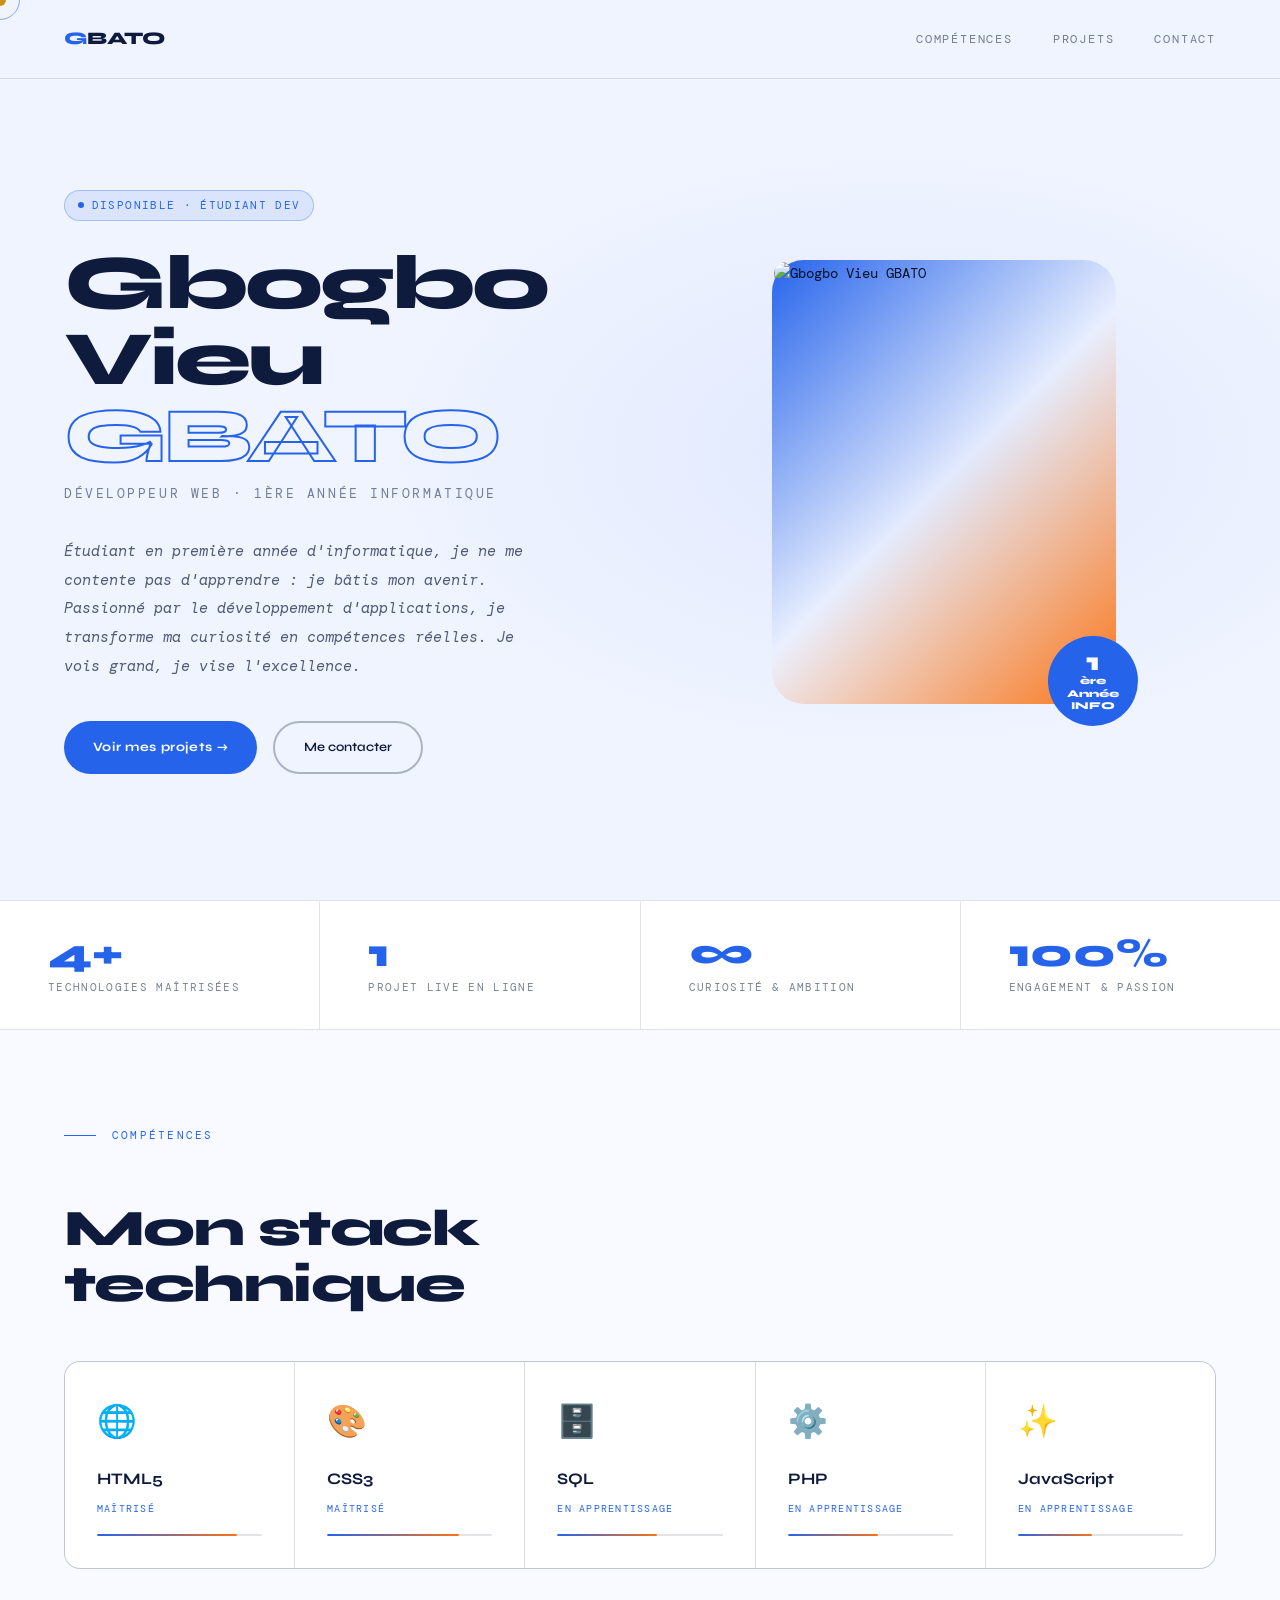
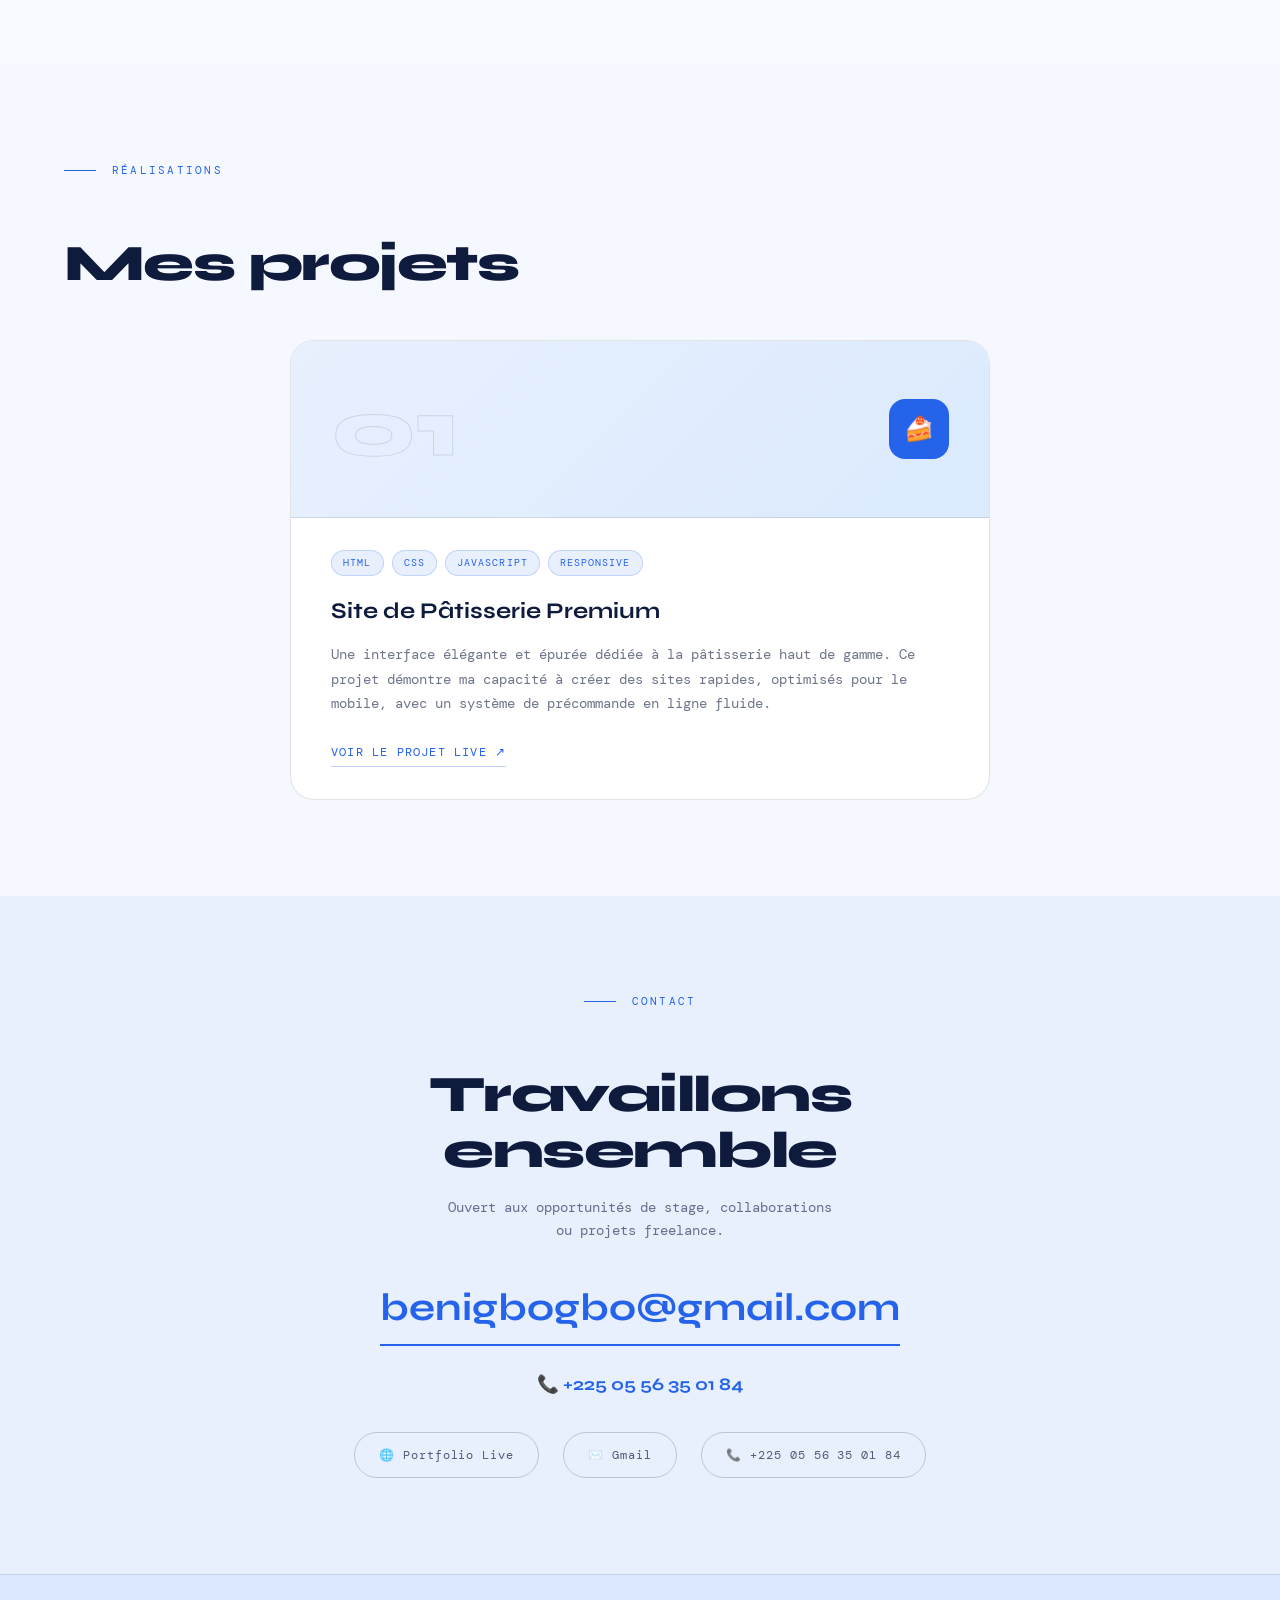
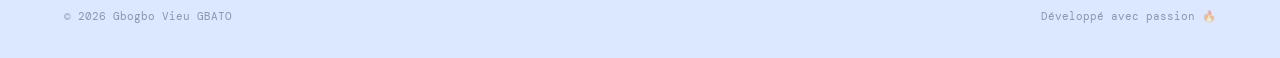
==== index.html @ 79f61f08 "Create index.html" ====
<!DOCTYPE html>
<html lang="fr">
<head>
<meta charset="UTF-8">
<meta name="viewport" content="width=device-width, initial-scale=1.0">
<title>Gbogbo Vieu GBATO — Portfolio</title>
<link href="https://fonts.googleapis.com/css2?family=Syne:wght@400;600;700;800&family=DM+Mono:ital,wght@0,300;0,400;1,300&display=swap" rel="stylesheet">
<link rel="stylesheet" href="style.css">
</head>
<body>

<div class="cursor" id="cursor"></div>
<div class="cursor-ring" id="cursor-ring"></div>

<nav>
  <a class="nav-logo" href="#"><span>G</span>BATO</a>
  <ul class="nav-links">
    <li><a href="#skills">Compétences</a></li>
    <li><a href="#projets">Projets</a></li>
    <li><a href="#contact">Contact</a></li>
  </ul>
</nav>

<section class="hero" id="accueil">
  <div class="hero-bg"></div>
  <div class="hero-content">
    <div class="hero-tag">Disponible · Étudiant Dev</div>
    <h1 class="hero-name">
      Gbogbo<br>
      Vieu<br>
      <span class="highlight">GBATO</span>
    </h1>
    <p class="hero-role">Développeur Web · 1ère Année Informatique</p>
    <p class="hero-bio">
      Étudiant en première année d'informatique, je ne me contente pas d'apprendre : je bâtis mon avenir. Passionné par le développement d'applications, je transforme ma curiosité en compétences réelles. Je vois grand, je vise l'excellence.
    </p>
    <div class="hero-cta">
      <a href="#projets" class="btn-primary">Voir mes projets →</a>
      <a href="mailto:benigbogbo@gmail.com" class="btn-ghost">Me contacter</a>
    </div>
  </div>

  <div class="hero-photo-wrap">
    <div class="hero-photo-frame">
      <img src="ben.jpg" alt="Gbogbo Vieu GBATO" id="profile-photo">
      <div class="hero-photo-badge">
        <span class="num">1</span>ère<br>Année<br>INFO
      </div>
    </div>
  </div>
</section>

<div class="stats-bar">
  <div class="stat-item reveal">
    <div class="stat-num">4+</div>
    <div class="stat-label">Technologies maîtrisées</div>
  </div>
  <div class="stat-item reveal">
    <div class="stat-num">1</div>
    <div class="stat-label">Projet live en ligne</div>
  </div>
  <div class="stat-item reveal">
    <div class="stat-num">∞</div>
    <div class="stat-label">Curiosité & ambition</div>
  </div>
  <div class="stat-item reveal">
    <div class="stat-num">100%</div>
    <div class="stat-label">Engagement & passion</div>
  </div>
</div>

<section id="skills">
  <div class="section-label"><span>Compétences</span></div>
  <h2 class="section-title reveal">Mon stack<br>technique</h2>
  <div class="skills-grid">
    <div class="skill-card reveal">
      <div class="skill-icon">🌐</div>
      <div class="skill-name">HTML5</div>
      <div class="skill-level">Maîtrisé</div>
      <div class="skill-bar-bg"><div class="skill-bar-fill" style="width:85%"></div></div>
    </div>
    <div class="skill-card reveal">
      <div class="skill-icon">🎨</div>
      <div class="skill-name">CSS3</div>
      <div class="skill-level">Maîtrisé</div>
      <div class="skill-bar-bg"><div class="skill-bar-fill" style="width:80%"></div></div>
    </div>
    <div class="skill-card reveal">
      <div class="skill-icon">🗄️</div>
      <div class="skill-name">SQL</div>
      <div class="skill-level">En apprentissage</div>
      <div class="skill-bar-bg"><div class="skill-bar-fill" style="width:60%"></div></div>
    </div>
    <div class="skill-card reveal">
      <div class="skill-icon">⚙️</div>
      <div class="skill-name">PHP</div>
      <div class="skill-level">En apprentissage</div>
      <div class="skill-bar-bg"><div class="skill-bar-fill" style="width:55%"></div></div>
    </div>
    <div class="skill-card reveal">
      <div class="skill-icon">✨</div>
      <div class="skill-name">JavaScript</div>
      <div class="skill-level">En apprentissage</div>
      <div class="skill-bar-bg"><div class="skill-bar-fill" style="width:45%"></div></div>
    </div>
  </div>
</section>

<section id="projets">
  <div class="section-label"><span>Réalisations</span></div>
  <h2 class="section-title reveal">Mes projets</h2>
  <div class="project-card reveal" style="max-width:700px; margin: 3rem auto 0;">
    <div class="project-header">
      <div class="project-number">01</div>
      <div class="project-icon-wrap">🍰</div>
    </div>
    <div class="project-body">
      <div class="project-tags">
        <span class="tag">HTML</span>
        <span class="tag">CSS</span>
        <span class="tag">JavaScript</span>
        <span class="tag">Responsive</span>
      </div>
      <h3 class="project-title">Site de Pâtisserie Premium</h3>
      <p class="project-desc">
        Une interface élégante et épurée dédiée à la pâtisserie haut de gamme. Ce projet démontre ma capacité à créer des sites rapides, optimisés pour le mobile, avec un système de précommande en ligne fluide.
      </p>
      <a href="https://benito-dev56.github.io/Projet-dev/" target="_blank" class="project-link">
        Voir le projet live ↗
      </a>
    </div>
  </div>
</section>

<section id="contact">
  <div class="section-label" style="justify-content:center"><span>Contact</span></div>
  <h2 class="section-title reveal">Travaillons<br>ensemble</h2>
  <p class="reveal" style="color:rgba(15,27,61,0.6); max-width:400px; margin: 0 auto;">
    Ouvert aux opportunités de stage, collaborations ou projets freelance.
  </p>
  <a href="mailto:benigbogbo@gmail.com" class="contact-email reveal">benigbogbo@gmail.com</a>
  <p class="reveal" style="margin-bottom:2rem; font-size:1.1rem; color:var(--accent); font-family:Syne,sans-serif; font-weight:700;">
    📞 +225 05 56 35 01 84
  </p>
  <div class="social-links reveal">
    <a href="https://benito-dev56.github.io/Projet-dev/" target="_blank" class="social-btn">
      🌐 Portfolio Live
    </a>
    <a href="mailto:benigbogbo@gmail.com" class="social-btn">
      ✉️ Gmail
    </a>
    <a href="tel:+2250556350184" class="social-btn">
      📞 +225 05 56 35 01 84
    </a>
  </div>
</section>

<footer>
  <span>© 2026 Gbogbo Vieu GBATO</span>
  <span>Développé avec passion 🔥</span>
</footer>

<script src="script.js"></script>
</body>
</html>
---- style.css ----
:root {
    --black: #f0f4ff;
    --white: #0f1b3d;
    --accent: #2563eb;
    --accent2: #f97316;
    --muted: #94a3b8;
    --card: #ffffff;
    --border: rgba(15,27,61,0.12);
  }
  *, *::before, *::after { box-sizing: border-box; margin: 0; padding: 0; }
  html { scroll-behavior: smooth; }
  body {
    background: var(--black);
    color: var(--white);
    font-family: 'DM Mono', monospace;
    font-size: 14px;
    line-height: 1.7;
    overflow-x: hidden;
    cursor: none;
  }
  .cursor {
    position: fixed;
    width: 12px; height: 12px;
    background: var(--accent);
    border-radius: 50%;
    pointer-events: none;
    z-index: 9999;
    transform: translate(-50%, -50%);
    transition: transform 0.1s ease;
    mix-blend-mode: difference;
  }
  .cursor-ring {
    position: fixed;
    width: 40px; height: 40px;
    border: 1px solid var(--accent);
    border-radius: 50%;
    pointer-events: none;
    z-index: 9998;
    transform: translate(-50%, -50%);
    transition: all 0.18s ease;
    opacity: 0.5;
  }
  body::before {
    content: '';
    position: fixed;
    inset: 0;
    pointer-events: none;
    z-index: 9990;
    opacity: 0.05;
  }
  nav {
    position: fixed;
    top: 0; left: 0; right: 0;
    z-index: 100;
    display: flex;
    justify-content: space-between;
    align-items: center;
    padding: 1.5rem 4rem;
    border-bottom: 1px solid var(--border);
    backdrop-filter: blur(20px);
    background: rgba(240,244,255,0.85);
  }
  .nav-logo {
    font-family: 'Syne', sans-serif;
    font-weight: 800;
    font-size: 1.1rem;
    letter-spacing: -0.03em;
    color: var(--white);
    text-decoration: none;
  }
  .nav-logo span { color: var(--accent); }
  .nav-links { display: flex; gap: 2.5rem; list-style: none; }
  .nav-links a {
    color: rgba(15,27,61,0.55);
    text-decoration: none;
    font-size: 0.75rem;
    letter-spacing: 0.15em;
    text-transform: uppercase;
    transition: color 0.2s;
  }
  .nav-links a:hover { color: var(--accent); }
  .hero {
    min-height: 100vh;
    display: grid;
    grid-template-columns: 1fr 1fr;
    align-items: center;
    padding: 8rem 4rem 4rem;
    position: relative;
    gap: 4rem;
  }
  .hero-bg {
    position: absolute;
    inset: 0;
    background: radial-gradient(ellipse 60% 50% at 70% 50%, rgba(37,99,235,0.08) 0%, transparent 70%);
    pointer-events: none;
  }
  .hero-tag {
    display: inline-flex;
    align-items: center;
    gap: 0.5rem;
    background: rgba(37,99,235,0.1);
    border: 1px solid rgba(37,99,235,0.3);
    color: var(--accent);
    padding: 0.3rem 0.8rem;
    border-radius: 2rem;
    font-size: 0.7rem;
    letter-spacing: 0.12em;
    text-transform: uppercase;
    margin-bottom: 1.5rem;
    animation: fadeUp 0.8s ease both;
  }
  .hero-tag::before {
    content: '';
    width: 6px; height: 6px;
    background: var(--accent);
    border-radius: 50%;
    animation: blink 1.5s infinite;
  }
  @keyframes blink {
    0%, 100% { opacity: 1; }
    50% { opacity: 0.2; }
  }
  .hero-name {
    font-family: 'Syne', sans-serif;
    font-size: clamp(3rem, 6vw, 5.5rem);
    font-weight: 800;
    line-height: 1.0;
    letter-spacing: -0.04em;
    margin-bottom: 0.5rem;
    animation: fadeUp 0.8s ease 0.1s both;
  }
  .hero-name .highlight {
    color: transparent;
    -webkit-text-stroke: 2px var(--accent);
  }
  .hero-role {
    font-size: 0.8rem;
    color: rgba(15,27,61,0.55);
    letter-spacing: 0.2em;
    text-transform: uppercase;
    margin-bottom: 2rem;
    animation: fadeUp 0.8s ease 0.2s both;
  }
  .hero-bio {
    font-size: 0.95rem;
    color: rgba(15,27,61,0.7);
    max-width: 480px;
    line-height: 1.9;
    margin-bottom: 2.5rem;
    animation: fadeUp 0.8s ease 0.3s both;
    font-style: italic;
  }
  .hero-cta {
    display: flex;
    gap: 1rem;
    animation: fadeUp 0.8s ease 0.4s both;
  }
  .btn-primary {
    display: inline-flex;
    align-items: center;
    gap: 0.5rem;
    background: var(--accent);
    color: #ffffff;
    padding: 0.85rem 1.8rem;
    border-radius: 2rem;
    font-family: 'Syne', sans-serif;
    font-weight: 700;
    font-size: 0.8rem;
    letter-spacing: 0.05em;
    text-decoration: none;
    transition: all 0.2s;
    cursor: none;
  }
  .btn-primary:hover { background: #1d4ed8; transform: translateY(-2px); }
  .btn-ghost {
    display: inline-flex;
    align-items: center;
    gap: 0.5rem;
    border: 2px solid rgba(15,27,61,0.3);
    color: var(--white);
    padding: 0.85rem 1.8rem;
    border-radius: 2rem;
    font-family: 'Syne', sans-serif;
    font-weight: 600;
    font-size: 0.8rem;
    text-decoration: none;
    transition: all 0.2s;
    cursor: none;
  }
  .btn-ghost:hover { border-color: var(--accent); color: var(--accent); transform: translateY(-2px); }
  .hero-photo-wrap {
    position: relative;
    display: flex;
    justify-content: center;
    animation: fadeIn 1s ease 0.5s both;
  }
  .hero-photo-frame {
    position: relative;
    width: 340px;
    height: 440px;
  }
  .hero-photo-frame::before {
    content: '';
    position: absolute;
    inset: -2px;
    background: linear-gradient(135deg, var(--accent), transparent 50%, var(--accent2));
    border-radius: 2rem;
    z-index: 0;
  }
  .hero-photo-frame img {
    position: relative;
    z-index: 1;
    width: 100%;
    height: 100%;
    object-fit: cover;
    object-position: top center;
    border-radius: calc(2rem - 2px);
    filter: grayscale(20%) contrast(1.1);
  }
  .hero-photo-badge {
    position: absolute;
    bottom: -1.5rem;
    right: -1.5rem;
    background: var(--accent);
    color: #ffffff;
    border-radius: 50%;
    width: 90px; height: 90px;
    display: flex;
    flex-direction: column;
    align-items: center;
    justify-content: center;
    font-family: 'Syne', sans-serif;
    font-weight: 800;
    font-size: 0.65rem;
    text-align: center;
    line-height: 1.2;
    z-index: 2;
    animation: spin-slow 10s linear infinite;
  }
  @keyframes spin-slow {
    from { transform: rotate(0deg); }
    to { transform: rotate(360deg); }
  }
  .hero-photo-badge .num { font-size: 1.6rem; line-height: 1; }
  .stats-bar {
    display: flex;
    gap: 0;
    background: #ffffff;
    border-top: 1px solid var(--border);
    border-bottom: 1px solid var(--border);
    margin: 0;
  }
  .stat-item {
    flex: 1;
    padding: 2rem 3rem;
    border-right: 1px solid var(--border);
    position: relative;
    overflow: hidden;
  }
  .stat-item:last-child { border-right: none; }
  .stat-item::after {
    content: '';
    position: absolute;
    bottom: 0; left: 0;
    width: 0; height: 2px;
    background: var(--accent);
    transition: width 0.4s ease;
  }
  .stat-item:hover::after { width: 100%; }
  .stat-num {
    font-family: 'Syne', sans-serif;
    font-size: 2.5rem;
    font-weight: 800;
    color: var(--accent);
    line-height: 1;
  }
  .stat-label {
    font-size: 0.7rem;
    color: rgba(15,27,61,0.55);
    letter-spacing: 0.12em;
    text-transform: uppercase;
    margin-top: 0.3rem;
  }
  section { padding: 6rem 4rem; }
  .section-label {
    display: flex;
    align-items: center;
    gap: 1rem;
    margin-bottom: 3.5rem;
  }
  .section-label::before {
    content: '';
    width: 2rem; height: 1px;
    background: var(--accent);
  }
  .section-label span {
    font-size: 0.7rem;
    letter-spacing: 0.2em;
    text-transform: uppercase;
    color: var(--accent);
  }
  .section-title {
    font-family: 'Syne', sans-serif;
    font-size: clamp(2rem, 4vw, 3.5rem);
    font-weight: 800;
    letter-spacing: -0.03em;
    line-height: 1.1;
    margin-bottom: 1rem;
  }
  #skills { background: #f8faff; }
  .skills-grid {
    display: grid;
    grid-template-columns: repeat(auto-fit, minmax(200px, 1fr));
    gap: 1px;
    background: var(--border);
    border: 1px solid var(--border);
    border-radius: 1rem;
    overflow: hidden;
    margin-top: 3rem;
  }
  .skill-card {
    background: var(--card);
    padding: 2rem;
    position: relative;
    overflow: hidden;
    transition: background 0.3s;
  }
  .skill-card:hover { background: #f0f6ff; }
  .skill-icon { font-size: 2rem; margin-bottom: 1rem; }
  .skill-name {
    font-family: 'Syne', sans-serif;
    font-size: 1rem;
    font-weight: 700;
    margin-bottom: 0.5rem;
  }
  .skill-level {
    font-size: 0.65rem;
    color: var(--accent);
    letter-spacing: 0.12em;
    text-transform: uppercase;
  }
  .skill-bar-bg {
    height: 2px;
    background: rgba(15,27,61,0.12);
    border-radius: 1px;
    margin-top: 1rem;
    overflow: hidden;
  }
  .skill-bar-fill {
    height: 100%;
    background: linear-gradient(90deg, #2563eb, #f97316);
    border-radius: 1px;
    transform: scaleX(0);
    transform-origin: left;
    transition: transform 0.8s cubic-bezier(0.16, 1, 0.3, 1);
  }
  .skill-card.visible .skill-bar-fill { transform: scaleX(1); }
  #projets { background: #f5f8ff; }
  .project-card {
    background: var(--card);
    border: 1px solid var(--border);
    border-radius: 1.5rem;
    overflow: hidden;
    transition: all 0.3s ease;
    cursor: none;
  }
  .project-card:hover {
    border-color: rgba(37,99,235,0.4);
    transform: translateY(-4px);
    box-shadow: 0 20px 60px rgba(0,0,0,0.1);
  }
  .project-header {
    background: linear-gradient(135deg, #e8f0fe, #dbeafe);
    padding: 3rem 2.5rem;
    display: flex;
    align-items: center;
    justify-content: space-between;
    border-bottom: 1px solid var(--border);
  }
  .project-number {
    font-family: 'Syne', sans-serif;
    font-size: 5rem;
    font-weight: 800;
    color: transparent;
    -webkit-text-stroke: 1px rgba(15,27,61,0.12);
    line-height: 1;
  }
  .project-icon-wrap {
    width: 60px; height: 60px;
    background: var(--accent);
    border-radius: 1rem;
    display: flex;
    align-items: center;
    justify-content: center;
    font-size: 1.5rem;
  }
  .project-body { padding: 2rem 2.5rem; }
  .project-tags {
    display: flex;
    flex-wrap: wrap;
    gap: 0.5rem;
    margin-bottom: 1rem;
  }
  .tag {
    background: rgba(37,99,235,0.1);
    border: 1px solid rgba(37,99,235,0.2);
    color: var(--accent);
    padding: 0.2rem 0.7rem;
    border-radius: 2rem;
    font-size: 0.65rem;
    letter-spacing: 0.1em;
    text-transform: uppercase;
  }
  .project-title {
    font-family: 'Syne', sans-serif;
    font-size: 1.4rem;
    font-weight: 700;
    margin-bottom: 0.8rem;
  }
  .project-desc {
    font-size: 0.85rem;
    color: rgba(15,27,61,0.6);
    line-height: 1.8;
    margin-bottom: 1.5rem;
  }
  .project-link {
    display: inline-flex;
    align-items: center;
    gap: 0.5rem;
    color: var(--accent);
    text-decoration: none;
    font-size: 0.75rem;
    letter-spacing: 0.1em;
    text-transform: uppercase;
    border-bottom: 1px solid rgba(37,99,235,0.3);
    padding-bottom: 0.2rem;
    transition: all 0.2s;
  }
  .project-link:hover { border-color: var(--accent); gap: 0.8rem; }
  #contact {
    background: #e8f0fe;
    text-align: center;
  }
  .contact-email {
    font-family: 'Syne', sans-serif;
    font-size: clamp(1.5rem, 3vw, 2.5rem);
    font-weight: 700;
    color: var(--accent);
    text-decoration: none;
    border-bottom: 2px solid var(--accent);
    padding-bottom: 0.2rem;
    display: inline-block;
    margin: 2rem 0 1.5rem;
    transition: all 0.2s;
  }
  .contact-email:hover { color: var(--white); border-color: var(--white); }
  .social-links {
    display: flex;
    justify-content: center;
    gap: 1.5rem;
    flex-wrap: wrap;
  }
  .social-btn {
    display: inline-flex;
    align-items: center;
    gap: 0.5rem;
    border: 1px solid rgba(15,27,61,0.2);
    color: rgba(15,27,61,0.7);
    padding: 0.75rem 1.5rem;
    border-radius: 2rem;
    text-decoration: none;
    font-size: 0.75rem;
    letter-spacing: 0.08em;
    transition: all 0.2s;
    cursor: none;
  }
  .social-btn:hover { border-color: var(--accent); color: var(--accent); transform: translateY(-2px); }
  footer {
    padding: 2rem 4rem;
    background: #dce8ff;
    border-top: 1px solid var(--border);
    display: flex;
    justify-content: space-between;
    align-items: center;
    font-size: 0.7rem;
    color: rgba(15,27,61,0.4);
  }
  @keyframes fadeUp {
    from { opacity: 0; transform: translateY(30px); }
    to { opacity: 1; transform: translateY(0); }
  }
  @keyframes fadeIn {
    from { opacity: 0; }
    to { opacity: 1; }
  }
  .reveal {
    opacity: 0;
    transform: translateY(40px);
    transition: all 0.8s cubic-bezier(0.16, 1, 0.3, 1);
  }
  .reveal.visible { opacity: 1; transform: translateY(0); }
  ::-webkit-scrollbar { width: 4px; }
  ::-webkit-scrollbar-track { background: #e2e8f0; }
  ::-webkit-scrollbar-thumb { background: var(--accent); border-radius: 2px; }
  @media (max-width: 768px) {
    nav { padding: 1.2rem 1.5rem; }
    .nav-links { display: none; }
    .hero { grid-template-columns: 1fr; padding: 7rem 1.5rem 3rem; text-align: center; gap: 3rem; }
    .hero-photo-wrap { order: -1; }
    .hero-photo-frame { width: 260px; height: 340px; }
    .hero-cta { justify-content: center; flex-wrap: wrap; }
    .stats-bar { flex-direction: column; }
    .stat-item { border-right: none; border-bottom: 1px solid var(--border); }
    section { padding: 4rem 1.5rem; }
    footer { flex-direction: column; gap: 1rem; text-align: center; }
  }
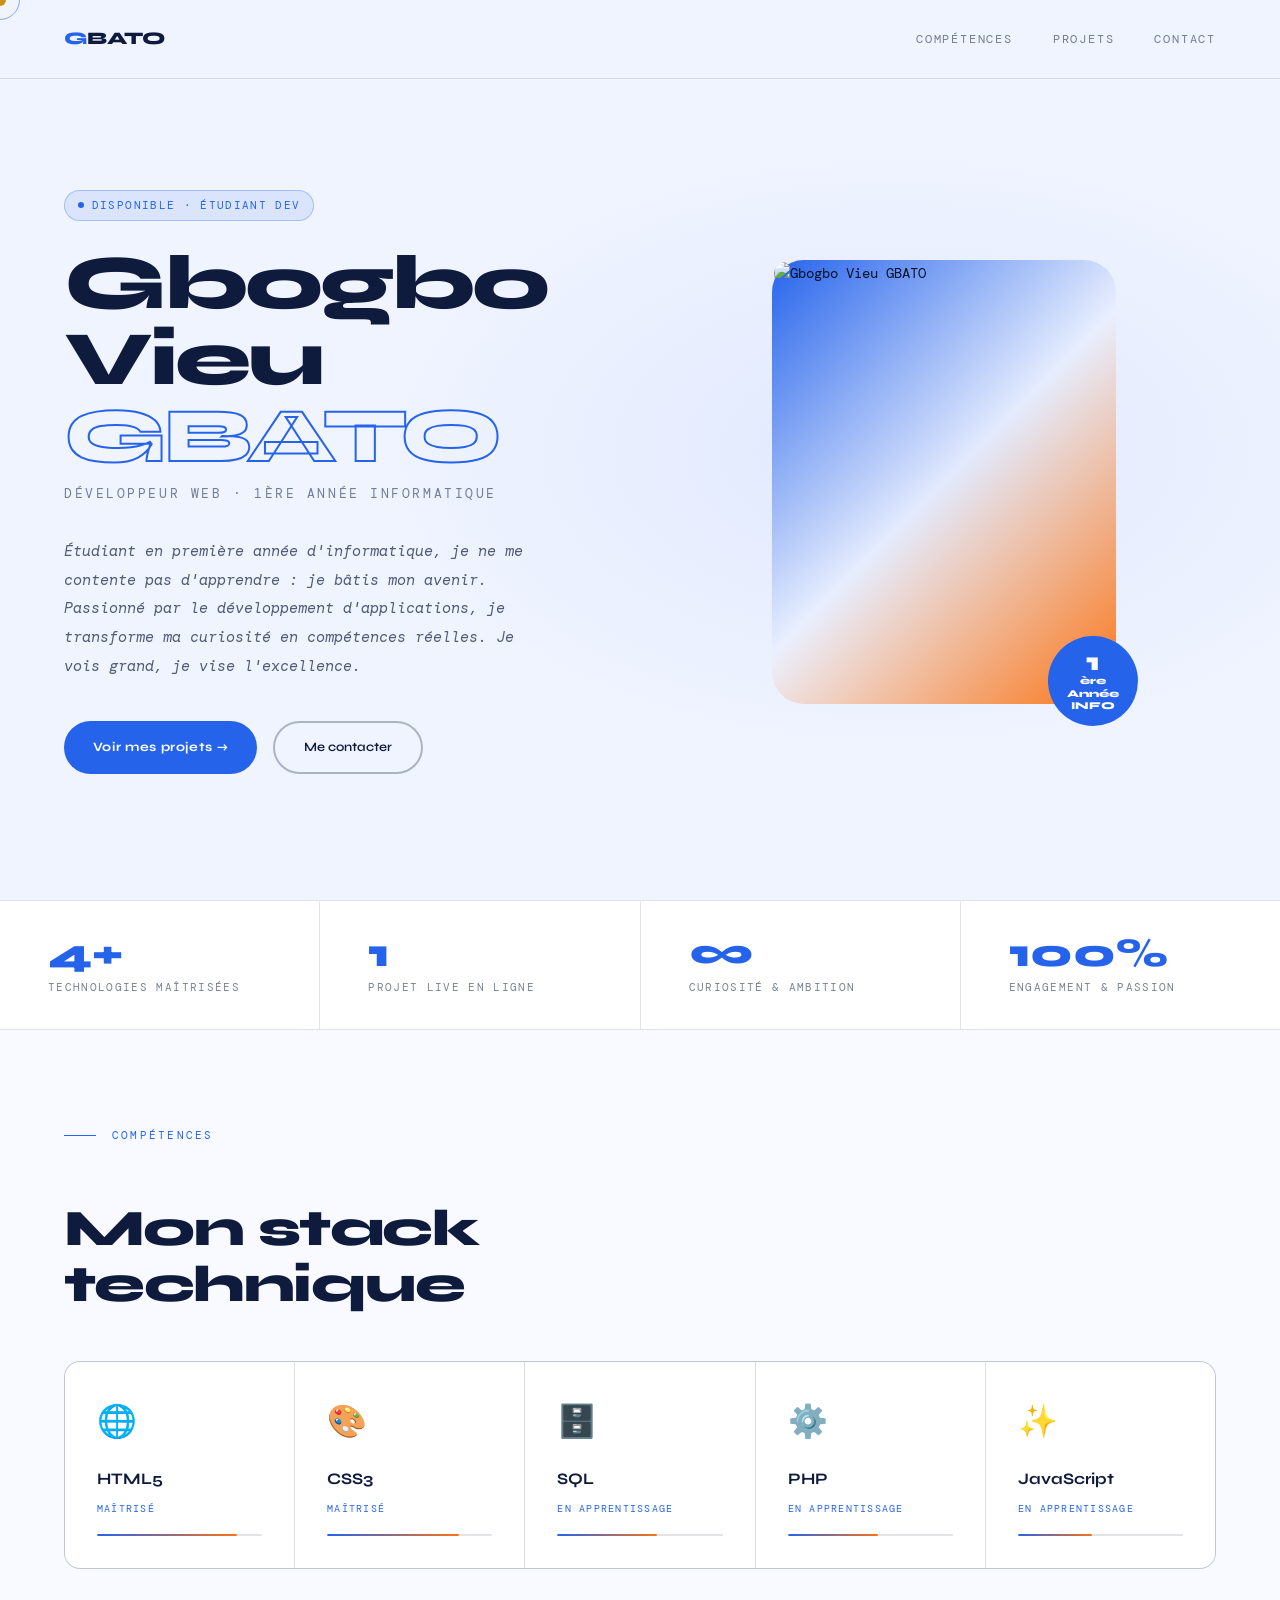
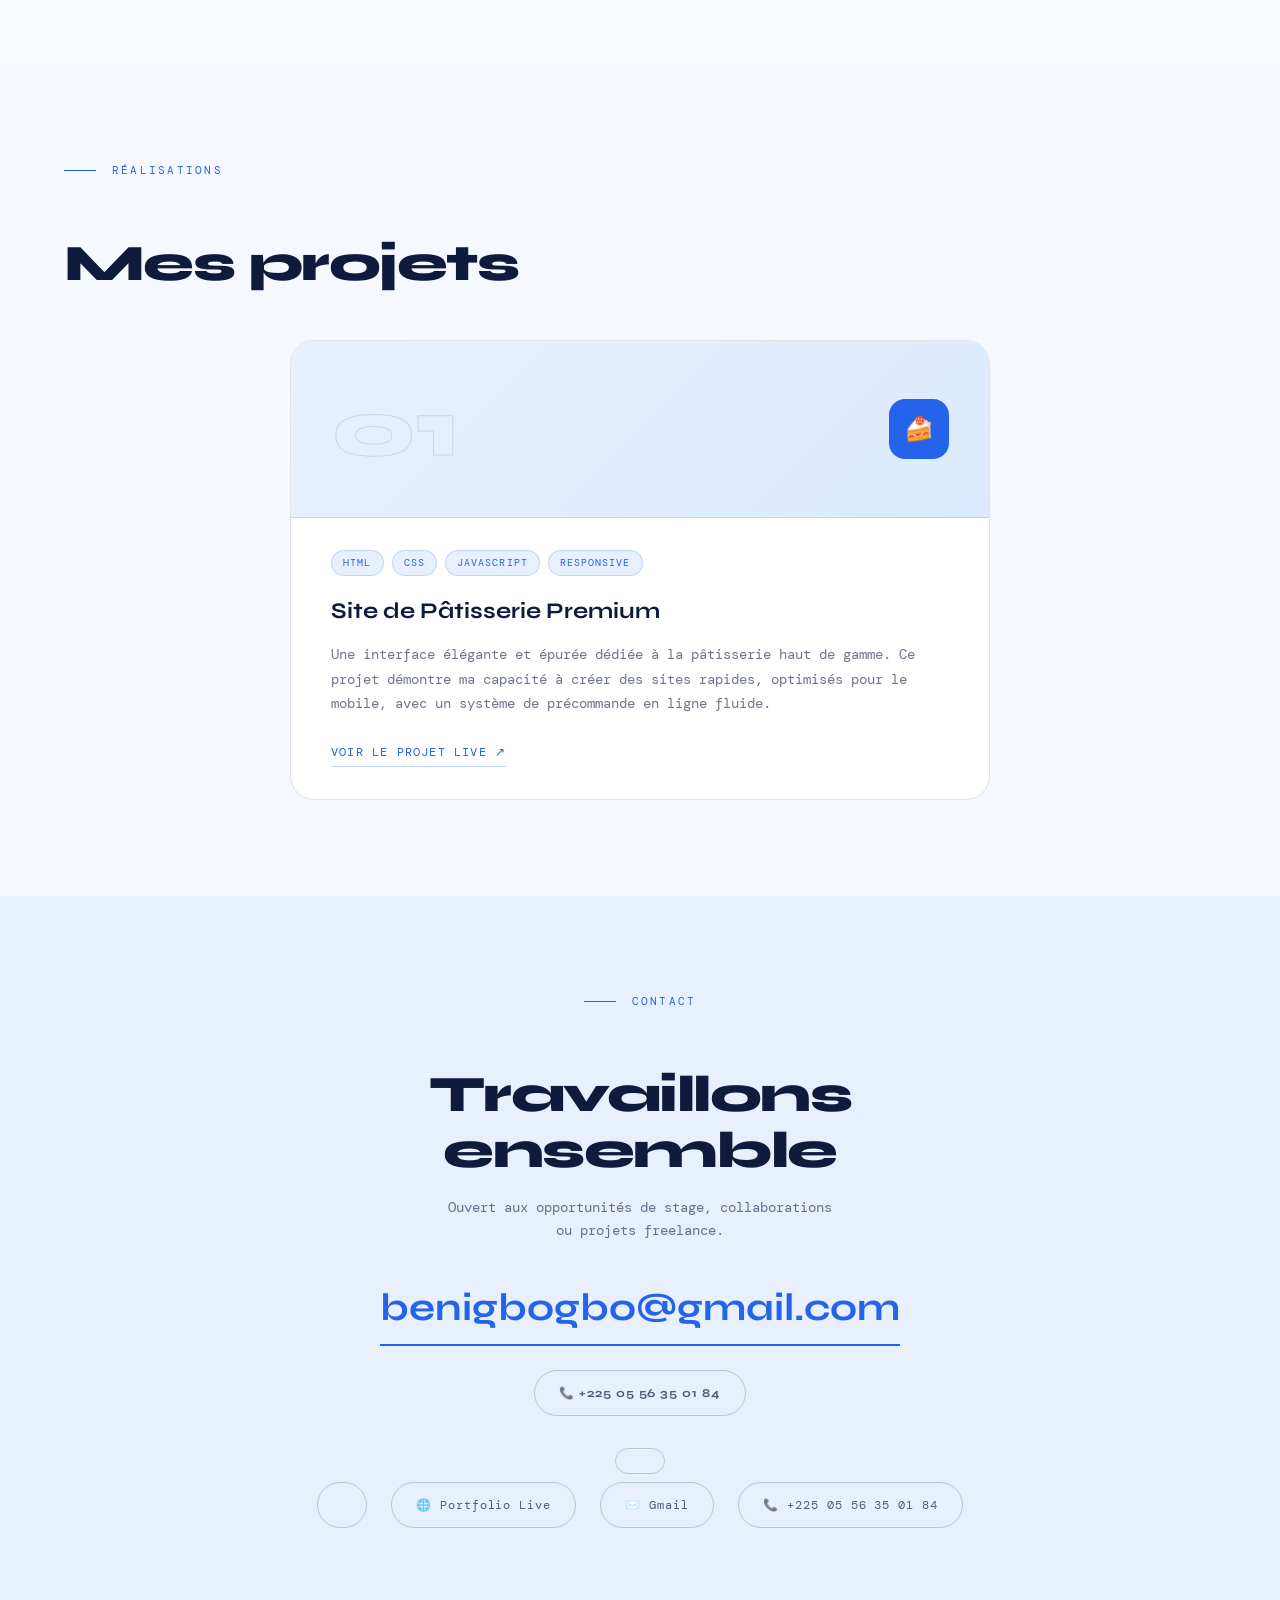
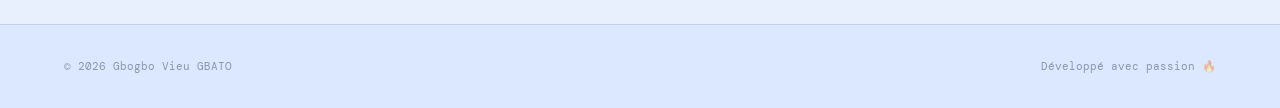
==== commit f3e6abc6: "Update index.html" ====
--- a/index.html
+++ b/index.html
@@ -140,7 +140,7 @@
   </p>
   <a href="mailto:benigbogbo@gmail.com" class="contact-email reveal">benigbogbo@gmail.com</a>
   <p class="reveal" style="margin-bottom:2rem; font-size:1.1rem; color:var(--accent); font-family:Syne,sans-serif; font-weight:700;">
-    📞 +225 05 56 35 01 84
+  <a href="tel:+2250556350184" class="social-btn"> 📞 +225 05 56 35 01 84
   </p>
   <div class="social-links reveal">
     <a href="https://benito-dev56.github.io/Projet-dev/" target="_blank" class="social-btn">
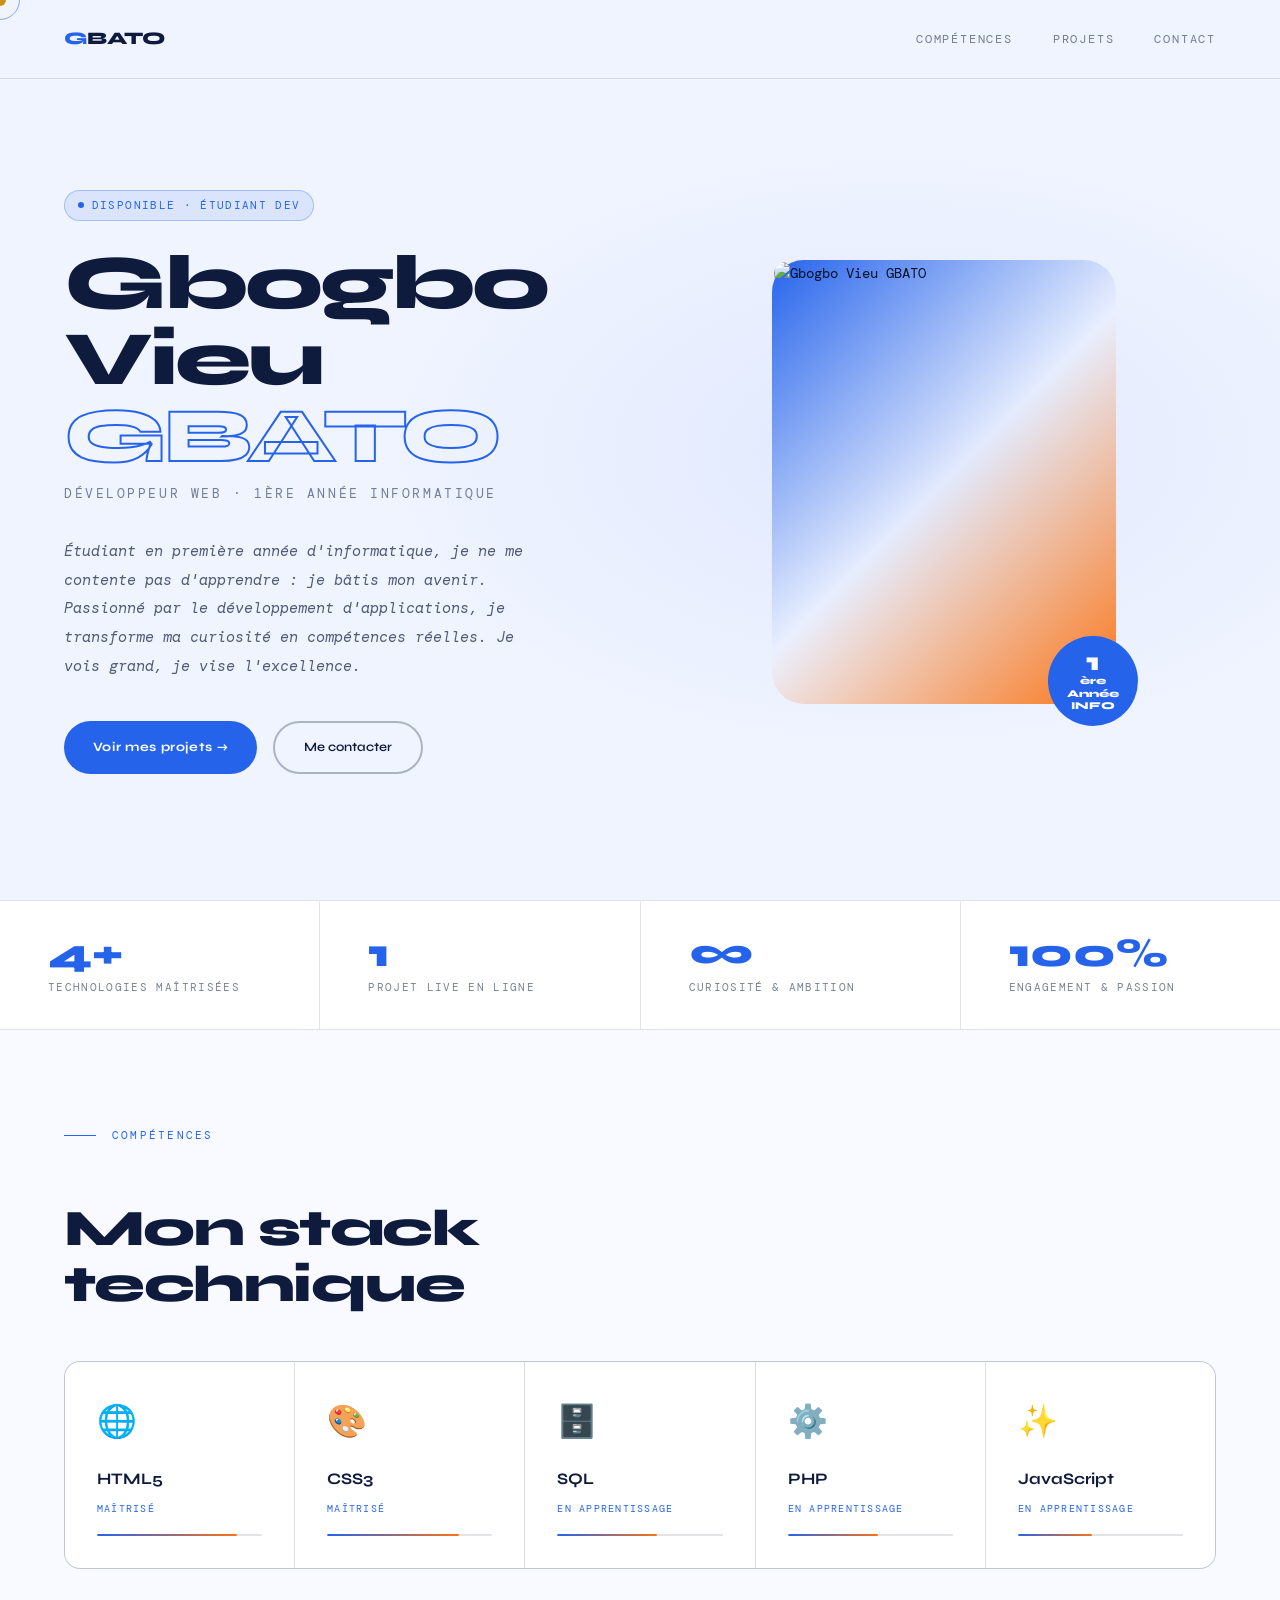
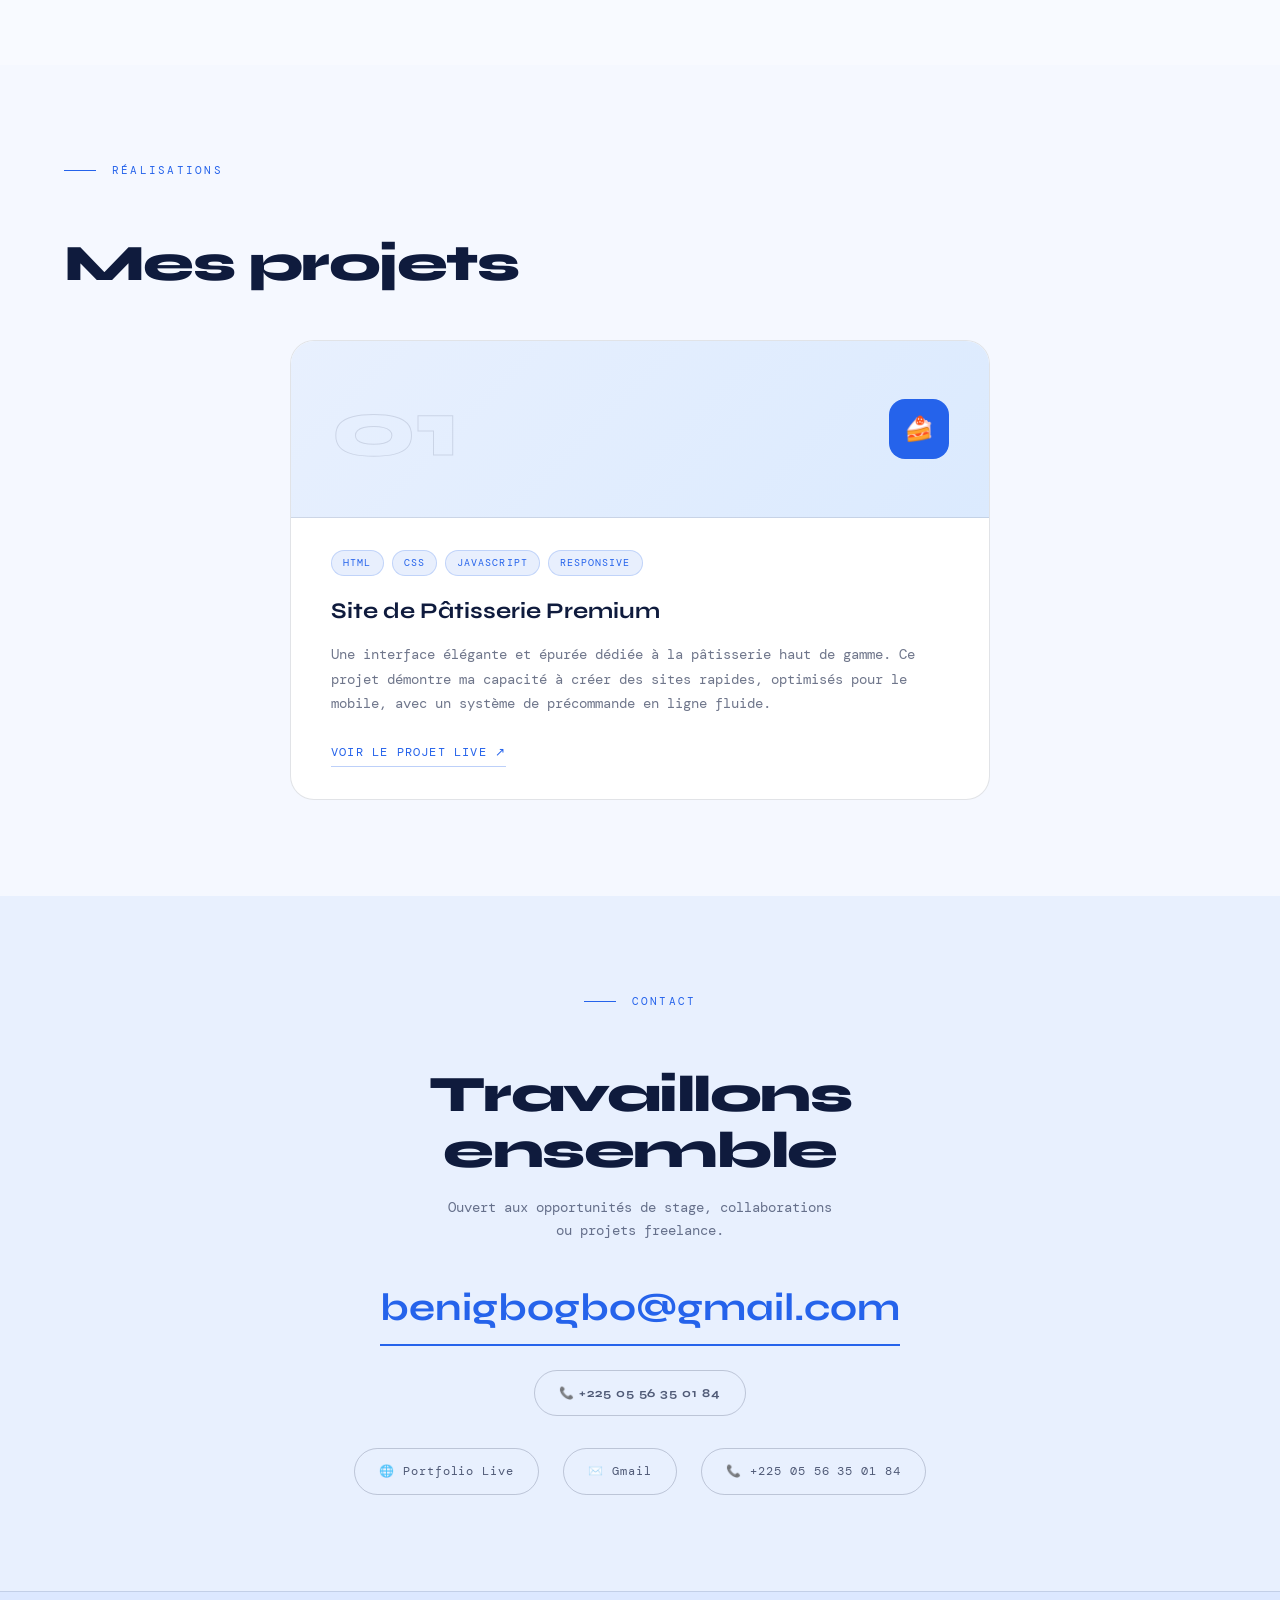
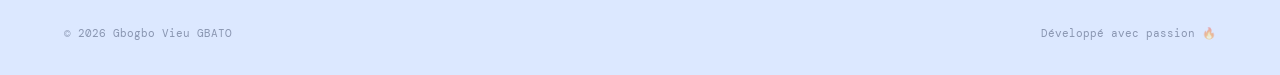
==== commit 1cc7202d: "Update index.html" ====
--- a/index.html
+++ b/index.html
@@ -141,6 +141,7 @@
   <a href="mailto:benigbogbo@gmail.com" class="contact-email reveal">benigbogbo@gmail.com</a>
   <p class="reveal" style="margin-bottom:2rem; font-size:1.1rem; color:var(--accent); font-family:Syne,sans-serif; font-weight:700;">
   <a href="tel:+2250556350184" class="social-btn"> 📞 +225 05 56 35 01 84
+    </a>
   </p>
   <div class="social-links reveal">
     <a href="https://benito-dev56.github.io/Projet-dev/" target="_blank" class="social-btn">
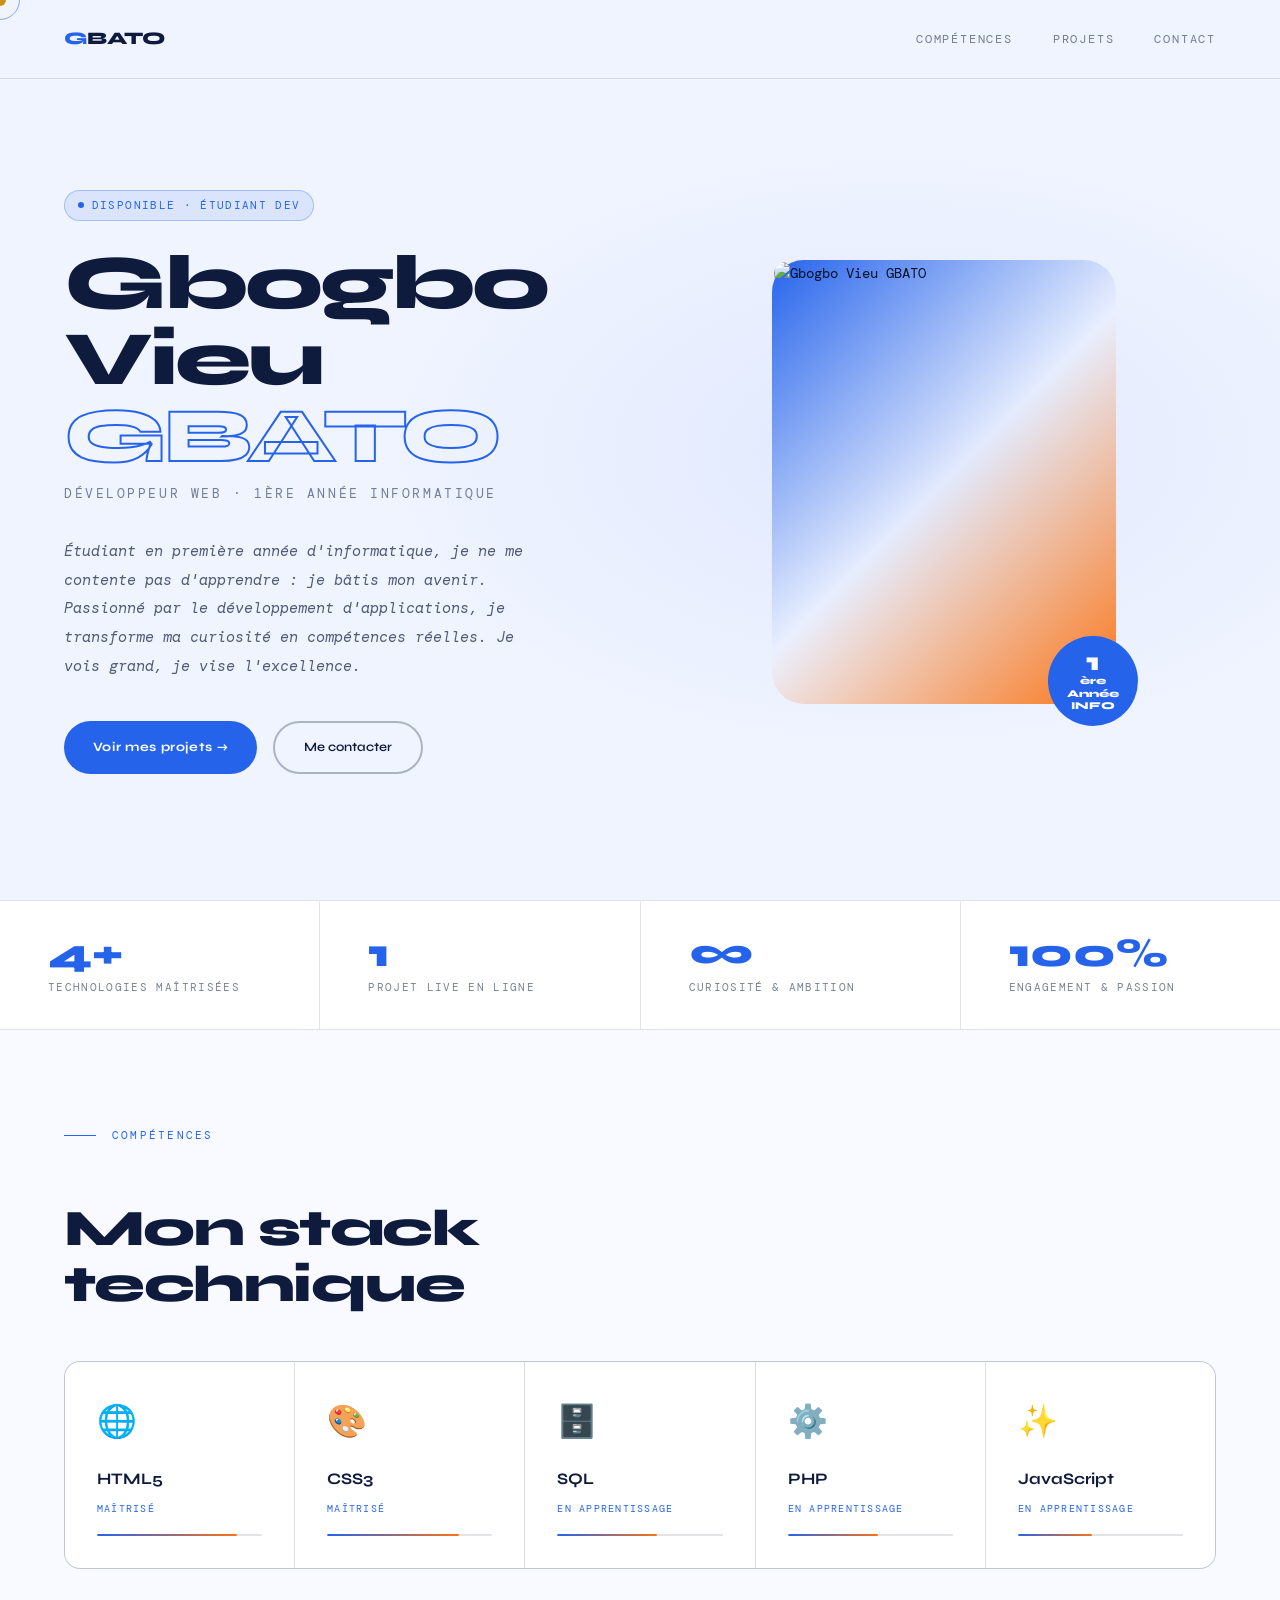
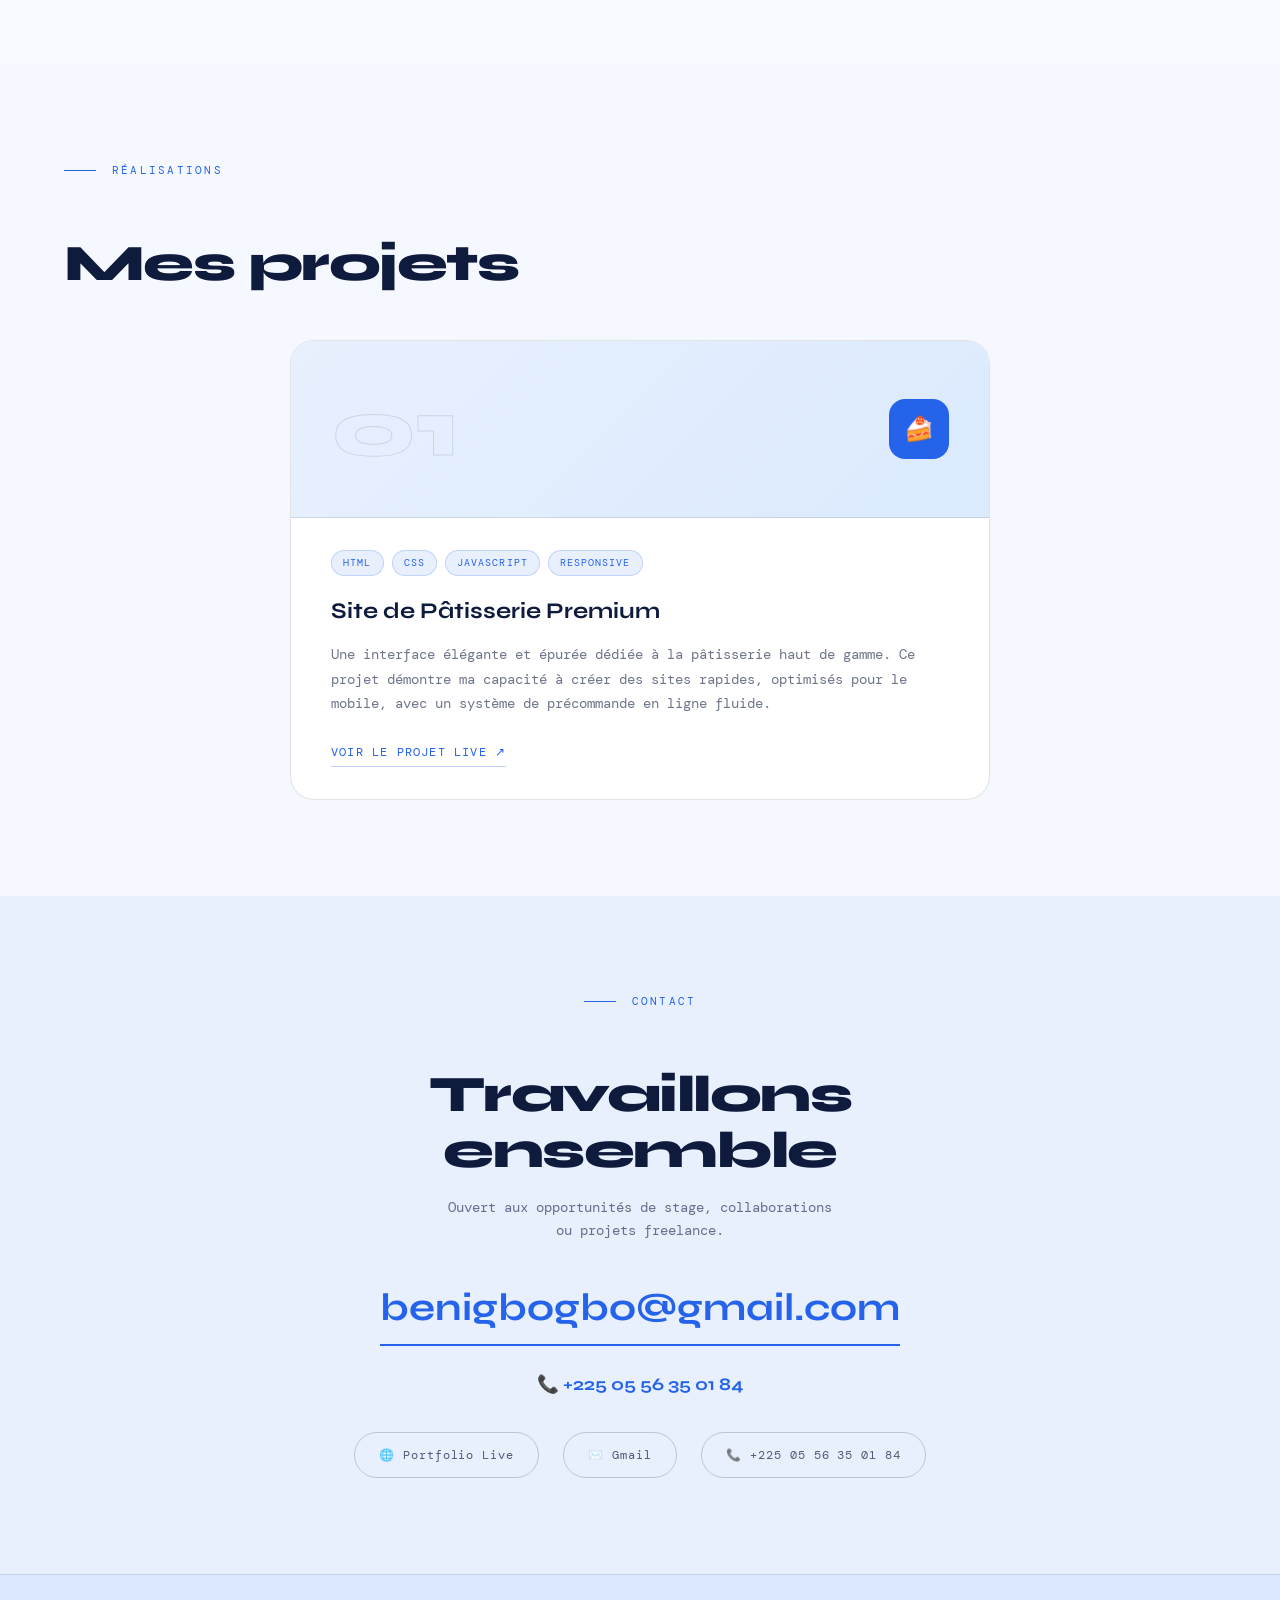
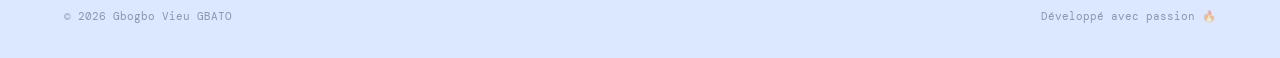
==== commit 95628ddc: "Update index.html" ====
--- a/index.html
+++ b/index.html
@@ -140,8 +140,7 @@
   </p>
   <a href="mailto:benigbogbo@gmail.com" class="contact-email reveal">benigbogbo@gmail.com</a>
   <p class="reveal" style="margin-bottom:2rem; font-size:1.1rem; color:var(--accent); font-family:Syne,sans-serif; font-weight:700;">
-  <a href="tel:+2250556350184" class="social-btn"> 📞 +225 05 56 35 01 84
-    </a>
+   📞 +225 05 56 35 01 84
   </p>
   <div class="social-links reveal">
     <a href="https://benito-dev56.github.io/Projet-dev/" target="_blank" class="social-btn">
